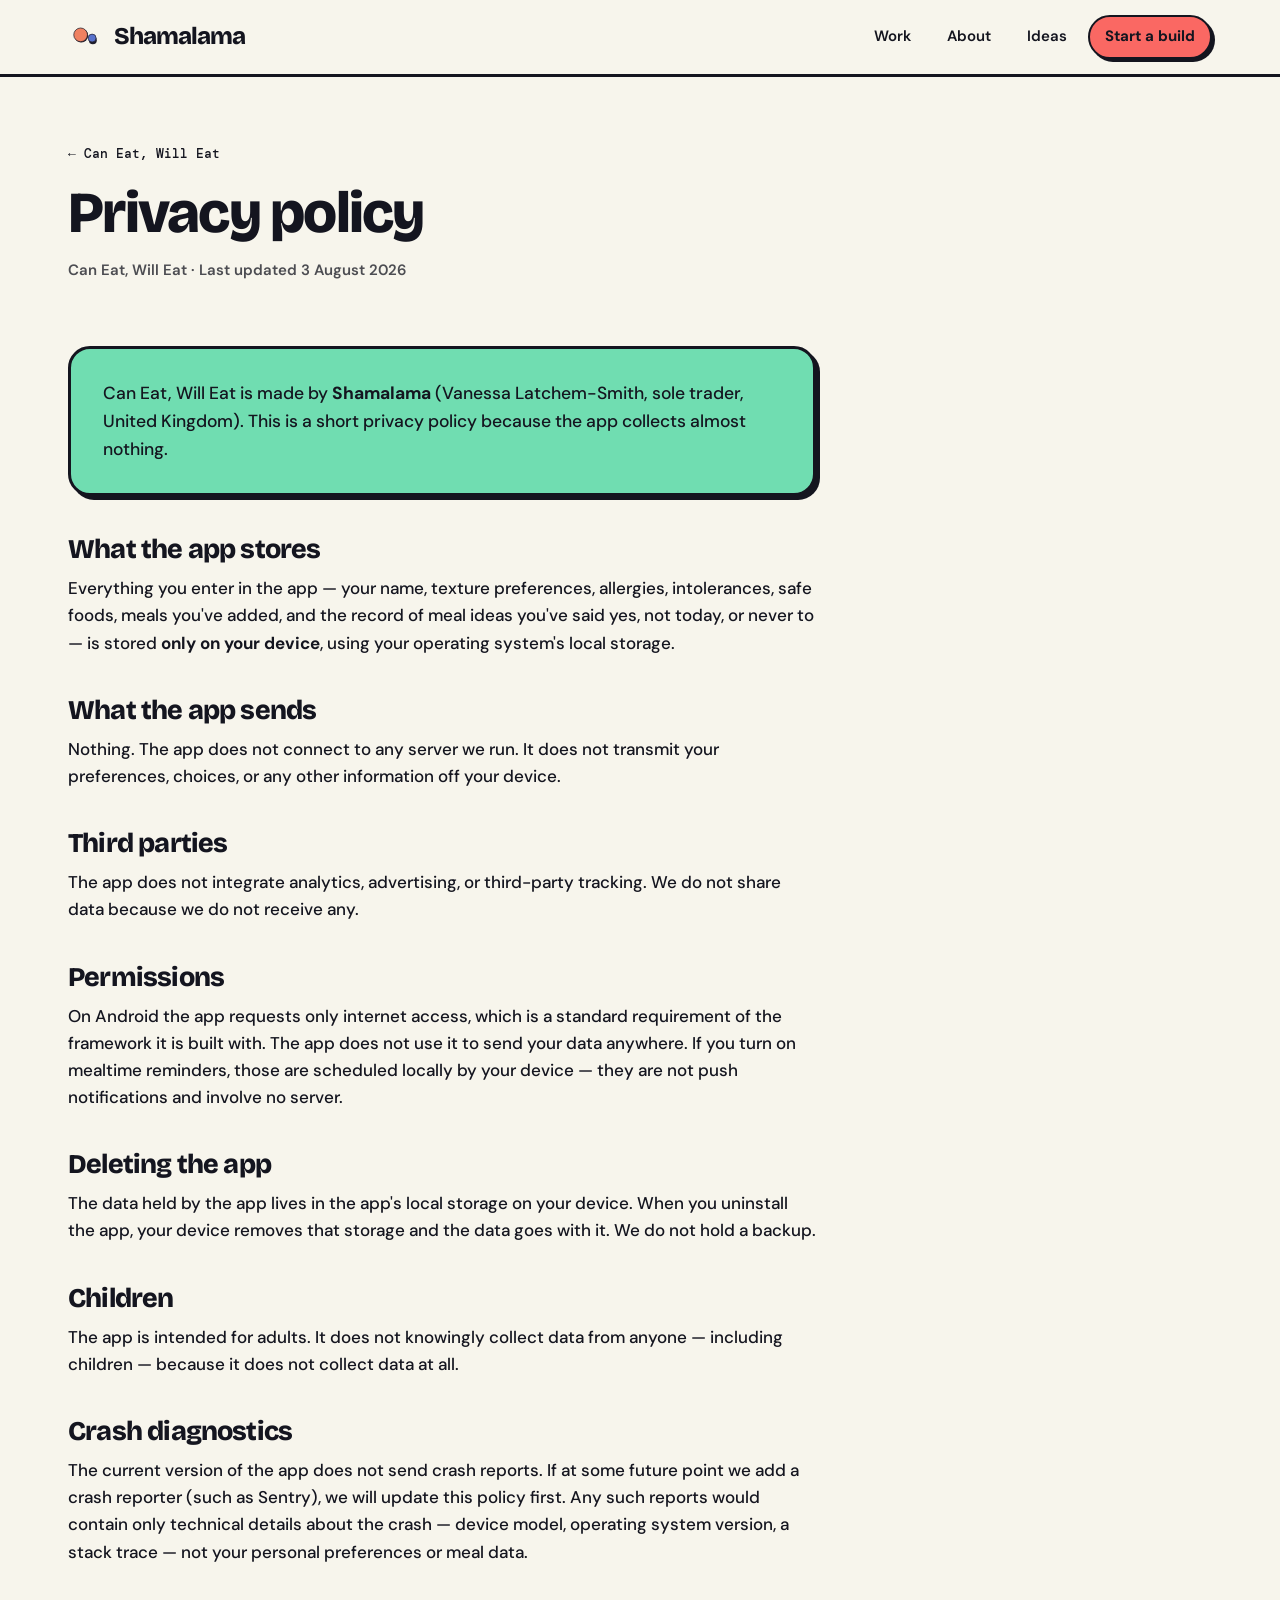
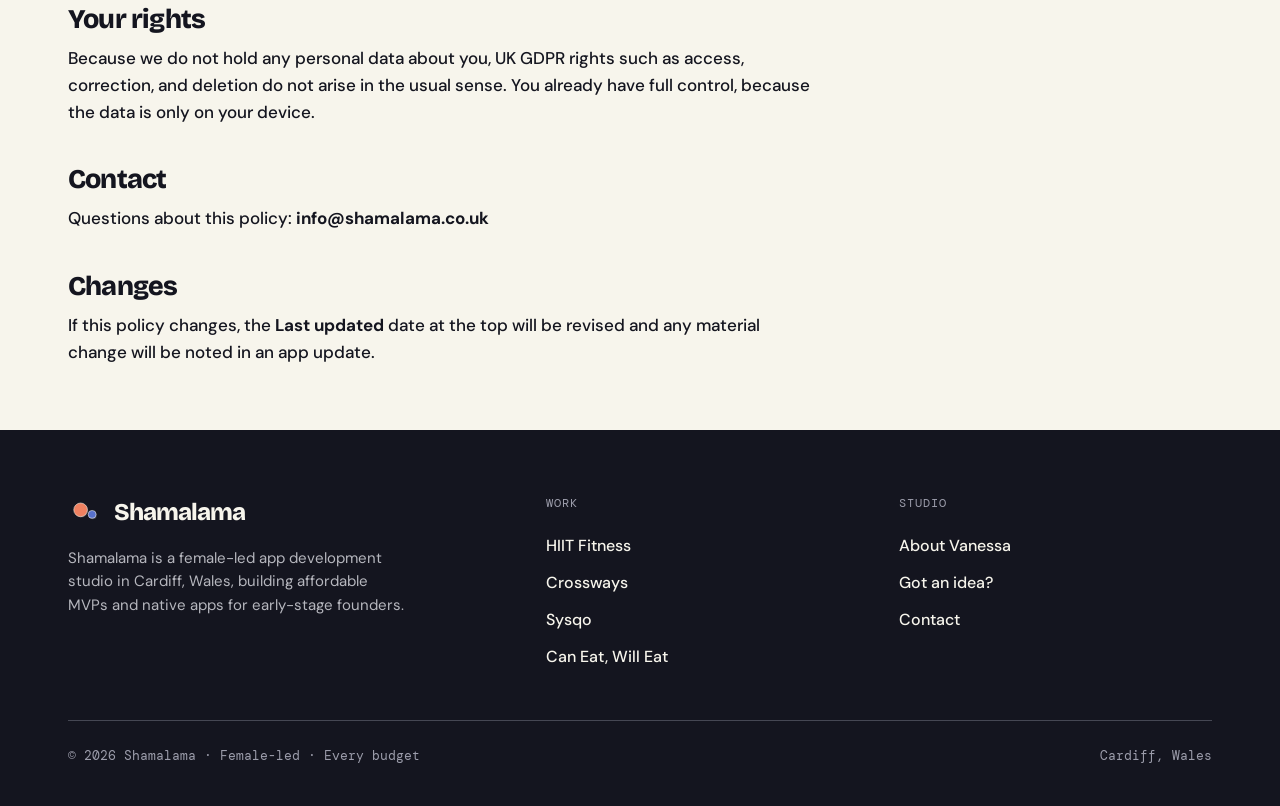
==== legal/can-eat-will-eat/privacy/index.html @ 9f73c532 "Add unlisted privacy policy for Can Eat, Will Eat" ====
<!DOCTYPE html>
<html lang="en">
<head>
<meta charset="UTF-8" />
<meta name="viewport" content="width=device-width, initial-scale=1.0" />
  <link rel="icon" type="image/svg+xml" href="/favicon.svg">
  <link rel="icon" type="image/png" sizes="32x32" href="/favicon-32.png">
  <link rel="icon" type="image/png" sizes="16x16" href="/favicon-16.png">
  <link rel="apple-touch-icon" sizes="180x180" href="/apple-touch-icon.png">
  <link rel="shortcut icon" href="/favicon.ico">
<title>Privacy policy — Can Eat, Will Eat | Shamalama</title>
<meta name="description" content="Privacy policy for the Can Eat, Will Eat app by Shamalama. The app stores everything on your device and collects no personal data." />
<!-- Unlisted: not in nav, footer or sitemap. noindex keeps it out of search
     results while leaving it publicly fetchable, which app store review requires. -->
<meta name="robots" content="noindex, nofollow" />
<link rel="canonical" href="https://shamalama.co.uk/legal/can-eat-will-eat/privacy/" />
<link rel="stylesheet" href="/styles.css" />
<style>
  .legal-hero{ padding-block:64px 0; }
  .legal-title{ font-size:clamp(34px,5vw,58px); font-weight:800; line-height:1.02; margin-top:18px; max-width:18ch; }
  .legal-meta{ font-size:15px; font-weight:600; margin-top:16px; opacity:.75; }
  .legal-body{ max-width:68ch; }
  .legal-body h2{ font-size:clamp(21px,2.6vw,27px); font-weight:800; margin-top:40px; margin-bottom:10px; }
  .legal-body p{ font-size:17px; font-weight:500; margin-top:12px; line-height:1.6; }
  .legal-body ul{ margin-top:12px; padding-left:22px; }
  .legal-body li{ font-size:17px; font-weight:500; margin-top:8px; line-height:1.6; }
  .legal-lead{ background:var(--mint); border:3px solid var(--ink); border-radius:22px; padding:30px 32px; box-shadow:var(--shadow); }
  .legal-lead p{ margin-top:0; font-size:17.5px; }
</style>
</head>
<body>

<nav class="site">
  <div class="wrap nav-in">
    <a class="brand" href="/"><img class="brand-mark" src="/images/brand/mark.svg" alt="Shamalama" width="36" height="36">Shamalama</a>
    <button class="nav-toggle" aria-label="Toggle menu"><span></span></button>
    <div class="nav-links">
      <a href="/#work">Work</a>
      <a href="/about.html">About</a>
      <a href="/ideas.html">Ideas</a>
      <a class="nav-cta" href="/contact.html">Start a build</a>
    </div>
  </div>
</nav>

<header class="legal-hero wrap">
  <a class="back-link" href="/work-can-eat-will-eat.html">← Can Eat, Will Eat</a>
  <h1 class="legal-title">Privacy policy</h1>
  <p class="legal-meta">Can Eat, Will Eat · Last updated 3 August 2026</p>
</header>

<section class="block tight wrap">
  <div class="legal-body">

    <div class="legal-lead">
      <p>Can Eat, Will Eat is made by <strong>Shamalama</strong> (Vanessa Latchem-Smith, sole trader, United Kingdom). This is a short privacy policy because the app collects almost nothing.</p>
    </div>

    <h2>What the app stores</h2>
    <p>Everything you enter in the app — your name, texture preferences, allergies, intolerances, safe foods, meals you've added, and the record of meal ideas you've said yes, not today, or never to — is stored <strong>only on your device</strong>, using your operating system's local storage.</p>

    <h2>What the app sends</h2>
    <p>Nothing. The app does not connect to any server we run. It does not transmit your preferences, choices, or any other information off your device.</p>

    <h2>Third parties</h2>
    <p>The app does not integrate analytics, advertising, or third-party tracking. We do not share data because we do not receive any.</p>

    <h2>Permissions</h2>
    <p>On Android the app requests only internet access, which is a standard requirement of the framework it is built with. The app does not use it to send your data anywhere. If you turn on mealtime reminders, those are scheduled locally by your device — they are not push notifications and involve no server.</p>

    <h2>Deleting the app</h2>
    <p>The data held by the app lives in the app's local storage on your device. When you uninstall the app, your device removes that storage and the data goes with it. We do not hold a backup.</p>

    <h2>Children</h2>
    <p>The app is intended for adults. It does not knowingly collect data from anyone — including children — because it does not collect data at all.</p>

    <h2>Crash diagnostics</h2>
    <p>The current version of the app does not send crash reports. If at some future point we add a crash reporter (such as Sentry), we will update this policy first. Any such reports would contain only technical details about the crash — device model, operating system version, a stack trace — not your personal preferences or meal data.</p>

    <h2>Your rights</h2>
    <p>Because we do not hold any personal data about you, UK GDPR rights such as access, correction, and deletion do not arise in the usual sense. You already have full control, because the data is only on your device.</p>

    <h2>Contact</h2>
    <p>Questions about this policy: <a href="mailto:info@shamalama.co.uk"><strong>info@shamalama.co.uk</strong></a></p>

    <h2>Changes</h2>
    <p>If this policy changes, the <strong>Last updated</strong> date at the top will be revised and any material change will be noted in an app update.</p>

  </div>
</section>

<footer class="site">
  <div class="wrap">
    <div class="foot-grid">
      <div>
        <a class="brand" href="/"><img class="brand-mark" src="/images/brand/mark-dark.svg" alt="Shamalama" width="36" height="36">Shamalama</a>
        <p class="foot-blurb">Shamalama is a female-led app development studio in Cardiff, Wales, building affordable MVPs and native apps for early-stage founders.</p>
      </div>
      <div class="foot-col"><p class="footer-nav-heading">Work</p><a href="/work-hiit-fitness.html">HIIT Fitness</a><a href="/work-crossways.html">Crossways</a><a href="/work-sysqo.html">Sysqo</a><a href="/work-can-eat-will-eat.html">Can Eat, Will Eat</a></div>
      <div class="foot-col"><p class="footer-nav-heading">Studio</p><a href="/about.html">About Vanessa</a><a href="/ideas.html">Got an idea?</a><a href="/contact.html">Contact</a></div>
    </div>
    <div class="foot-base"><span class="mono">© 2026 Shamalama · Female-led · Every budget</span><span class="mono">Cardiff, Wales</span></div>
  </div>
</footer><script src="/site.js" defer></script>
</body>
</html>
---- styles.css ----
/* ============================================================
   SHAMALAMA — Bold Pop design system
   Female-led development studio
   ============================================================ */
@import url('https://fonts.googleapis.com/css2?family=Bricolage+Grotesque:opsz,wght@12..96,400;12..96,500;12..96,600;12..96,700;12..96,800&family=DM+Sans:opsz,wght@9..40,400;9..40,500;9..40,600;9..40,700&family=DM+Mono:wght@400;500&display=swap');

:root{
  --paper:    oklch(0.97 0.012 95);
  --paper-2:  oklch(0.95 0.01 85);
  --coral-bg: oklch(0.95 0.03 40);
  --ink:      oklch(0.20 0.02 280);
  --ink-soft: oklch(0.38 0.02 280);
  --coral:    oklch(0.70 0.18 25);
  --coral-d:  oklch(0.62 0.18 25);
  --blue:     oklch(0.62 0.17 255);
  --yellow:   oklch(0.87 0.15 95);
  --grape:    oklch(0.55 0.17 305);
  --mint:     oklch(0.82 0.12 165);
  --line:     oklch(0.20 0.02 280);

  --font-disp:"Bricolage Grotesque", system-ui, sans-serif;
  --font-body:"DM Sans", system-ui, sans-serif;
  --font-mono:"DM Mono", ui-monospace, monospace;
  --maxw: 1200px;
  --bw: 2.5px;          /* border weight */
  --shadow: 4px 4px 0 var(--ink);
  --shadow-lg: 7px 7px 0 var(--ink);
}

*{ box-sizing:border-box; margin:0; padding:0; }
html{ scroll-behavior:smooth; }
body{
  background:var(--paper); color:var(--ink); font-family:var(--font-body);
  line-height:1.55; -webkit-font-smoothing:antialiased; overflow-x:hidden;
}
.wrap{ max-width:var(--maxw); margin:0 auto; padding:0 28px; }
.wrap-narrow{ max-width:920px; margin:0 auto; padding:0 28px; }
a{ color:inherit; text-decoration:none; }
img{ max-width:100%; display:block; }
.mono{ font-family:var(--font-mono); }
.disp{ font-family:var(--font-disp); }
.coral{ color:var(--coral); }
.blue{ color:var(--blue); }
h1,h2,h3,h4{ font-family:var(--font-disp); letter-spacing:-0.03em; line-height:1; }

/* ---------------- nav ---------------- */
nav.site{ position:sticky; top:0; z-index:80; background:var(--paper); border-bottom:3px solid var(--ink); }
.nav-in{ display:flex; align-items:center; justify-content:space-between; height:74px; }
.brand{ font-family:var(--font-disp); font-weight:800; font-size:24px; letter-spacing:-0.04em; display:flex; align-items:center; gap:10px; }
.brand-mark{ width:36px; height:36px; display:inline-block; flex-shrink:0; }
.nav-links{ display:flex; gap:6px; align-items:center; }
.nav-links a{ font-weight:600; font-size:15px; padding:8px 15px; border-radius:999px; transition:background .18s,color .18s; }
.nav-links a:hover, .nav-links a.active{ background:var(--ink); color:var(--paper); }
.nav-cta{ background:var(--coral) !important; color:var(--ink) !important; border:var(--bw) solid var(--ink); box-shadow:3px 3px 0 var(--ink); font-weight:700 !important; }
.nav-cta:hover{ transform:translate(-1px,-1px); box-shadow:5px 5px 0 var(--ink); }
.nav-toggle{ display:none; background:var(--paper); border:var(--bw) solid var(--ink); border-radius:10px; width:46px; height:42px; cursor:pointer; align-items:center; justify-content:center; box-shadow:3px 3px 0 var(--ink); }
.nav-toggle span, .nav-toggle span::before, .nav-toggle span::after{ content:""; display:block; width:20px; height:2.5px; background:var(--ink); position:relative; }
.nav-toggle span::before{ position:absolute; top:-6px; } .nav-toggle span::after{ position:absolute; top:6px; }
@media (max-width:840px){
  .nav-toggle{ display:flex; }
  .nav-links{ position:absolute; top:74px; left:0; right:0; flex-direction:column; align-items:stretch; gap:0;
    background:var(--paper); border-bottom:3px solid var(--ink); padding:14px 20px; transform:translateY(-12px); opacity:0; pointer-events:none; transition:opacity .2s, transform .2s; }
  .nav-links.open{ opacity:1; transform:none; pointer-events:auto; }
  .nav-links a{ padding:14px 12px; border-radius:12px; font-size:18px; }
  .nav-cta{ margin-top:8px; text-align:center; }
}

/* ---------------- buttons ---------------- */
.btn{ font-family:var(--font-body); font-weight:700; font-size:16px; padding:15px 26px; border-radius:999px; cursor:pointer;
  border:var(--bw) solid var(--ink); transition:transform .16s, box-shadow .16s; display:inline-flex; align-items:center; gap:10px; text-align:center; }
.btn-primary{ background:var(--coral); color:var(--ink); box-shadow:var(--shadow); }
.btn-primary:hover{ transform:translate(-2px,-2px); box-shadow:6px 6px 0 var(--ink); }
.btn-blue{ background:var(--blue); color:var(--paper); box-shadow:var(--shadow); }
.btn-blue:hover{ transform:translate(-2px,-2px); box-shadow:6px 6px 0 var(--ink); }
.btn-ink{ background:var(--ink); color:var(--paper); box-shadow:var(--shadow); }
.btn-ink:hover{ transform:translate(-2px,-2px); box-shadow:6px 6px 0 var(--ink); }
.btn-paper{ background:var(--paper); color:var(--ink); box-shadow:var(--shadow); }
.btn-paper:hover{ transform:translate(-2px,-2px); box-shadow:6px 6px 0 var(--ink); }
.btn-sm{ font-size:14px; padding:11px 18px; }

/* ---------------- pills / chips / tags ---------------- */
.pill{ display:inline-flex; align-items:center; gap:9px; font-family:var(--font-mono); font-size:13px; font-weight:500;
  background:var(--yellow); border:var(--bw) solid var(--ink); padding:7px 16px; border-radius:999px; box-shadow:3px 3px 0 var(--ink); }
.pill .star{ color:var(--coral); }
.chip-row{ display:flex; gap:8px; flex-wrap:wrap; }
.chip{ font-family:var(--font-mono); font-size:12px; font-weight:500; border:2px solid var(--ink); padding:4px 11px; border-radius:999px; background:var(--paper); }
.chip.live{ background:var(--mint); }
.chip.blue{ background:var(--blue); color:var(--paper); }
.chip.coral{ background:var(--coral); }
.chip.yellow{ background:var(--yellow); }
.sec-tag{ font-family:var(--font-mono); font-size:14px; font-weight:500; display:inline-block; padding:4px 13px; border:2px solid var(--ink); border-radius:999px; }

/* ---------------- sections ---------------- */
section.block{ padding-block:92px; }
section.block.tight{ padding-block:64px; }
.sec-head{ margin-bottom:48px; }
.sec-head .sec-tag{ margin-bottom:20px; }
.sec-title{ font-family:var(--font-disp); font-weight:800; font-size:clamp(32px,5vw,60px); line-height:0.98; max-width:20ch; }
.sec-title em{ font-style:normal; }
.sec-title em.hl{ background:var(--yellow); padding:0 .12em; box-decoration-break:clone; -webkit-box-decoration-break:clone; }
.lead{ font-size:clamp(18px,2.1vw,22px); font-weight:500; max-width:54ch; }

/* ---------------- hero ---------------- */
.hero{ padding-block:78px 56px; position:relative; }
.hero > .rv{ position:relative; z-index:2; }
.hero h1{ font-family:var(--font-disp); font-weight:800; line-height:0.93; font-size:clamp(46px,8.2vw,118px); }
.hero h1 em{ font-style:normal; }
.hero h1 em.hl{ background:var(--yellow); padding:0 .1em; box-decoration-break:clone; -webkit-box-decoration-break:clone; }
.hero-sub{ margin-top:28px; font-size:clamp(18px,2.1vw,22px); max-width:52ch; font-weight:500; }
.hero-cta{ margin-top:36px; display:flex; gap:16px; flex-wrap:wrap; align-items:center; }

/* floating shapes (JS-driven physics in site.js) */
.blob{ position:absolute; z-index:1; border:var(--bw) solid var(--ink); opacity:0; transform-origin:center; will-change:transform,left,top; pointer-events:none; }
.blob.circle{ border-radius:50%; }
.blob.shown{ opacity:1; }
.blob.tri{ width:0; height:0; border-left:50px solid transparent; border-right:50px solid transparent; border-bottom:86px solid var(--yellow); border-top:0; }
@keyframes float{ 0%,100%{ transform:translateY(0) rotate(var(--r,0deg)); } 50%{ transform:translateY(-22px) rotate(var(--r,0deg)); } }
@media(max-width:900px){ .blob{ display:none; } }

/* ---------------- marquee ---------------- */
.marquee{ background:var(--ink); color:var(--paper); padding:15px 0; overflow:hidden; border-block:3px solid var(--ink); }
.mq-track{ display:flex; gap:40px; width:max-content; animation:scroll-x 26s linear infinite; white-space:nowrap; }
.mq-track span{ font-family:var(--font-disp); font-weight:700; font-size:22px; display:inline-flex; gap:40px; align-items:center; }
.mq-track span::after{ content:"✺"; color:var(--coral); }
@keyframes scroll-x{ from{ transform:translateX(0);} to{ transform:translateX(-50%);} }

/* ---------------- generic card ---------------- */
.card{ background:var(--paper); border:3px solid var(--ink); border-radius:22px; box-shadow:var(--shadow-lg); }

/* ph placeholder fill */
.ph-lbl{ font-family:var(--font-mono); font-size:13px; background:var(--paper); border:2px dashed var(--ink); padding:8px 14px; border-radius:8px; color:var(--ink); }

/* device frames */
.browser{ border:3px solid var(--ink); border-radius:16px; overflow:hidden; background:var(--paper); box-shadow:var(--shadow-lg); }
.browser .bar{ display:flex; align-items:center; gap:7px; padding:11px 14px; border-bottom:3px solid var(--ink); background:var(--paper-2); }
.browser .bar .d{ width:12px; height:12px; border-radius:50%; border:2px solid var(--ink); }
.browser .bar .url{ flex:1; margin-left:10px; font-family:var(--font-mono); font-size:12px; background:var(--paper); border:2px solid var(--ink); border-radius:999px; padding:4px 14px; color:var(--ink-soft); }
.phone{ border:3px solid var(--ink); border-radius:34px; overflow:hidden; background:var(--paper); box-shadow:var(--shadow-lg); position:relative; }
.phone .notch{ position:absolute; top:0; left:50%; transform:translateX(-50%); width:120px; height:22px; background:var(--ink); border-radius:0 0 16px 16px; z-index:5; }

/* image slot framing — swap a `.img-ph` div for `<img class="screen" src="...">` once you have a real asset. */
.img-ph{ display:flex; align-items:center; justify-content:center; background:var(--paper-2); }
img.screen{ width:100%; height:100%; object-fit:cover; display:block; }

/* ---------------- founder block ---------------- */
.founder{ display:grid; grid-template-columns:340px 1fr; gap:50px; align-items:center; }
@media(max-width:780px){ .founder{ grid-template-columns:1fr; gap:30px; } }
.founder .photo{ aspect-ratio:4/5; border:3px solid var(--ink); border-radius:24px; overflow:hidden; background:var(--yellow); box-shadow:var(--shadow-lg); }
.founder blockquote{ font-family:var(--font-disp); font-weight:700; font-size:clamp(24px,3.4vw,38px); line-height:1.12; letter-spacing:-0.025em; }
.founder blockquote em{ color:var(--coral); font-style:normal; }
.founder .who{ margin-top:22px; font-size:16px; font-weight:500; }
.founder .who b{ font-family:var(--font-disp); font-weight:800; }

/* ---------------- cta band ---------------- */
.cta-band{ background:var(--coral); border-block:3px solid var(--ink); padding:96px 0; text-align:center; }
.cta-band h2{ font-family:var(--font-disp); font-weight:800; font-size:clamp(36px,6.5vw,86px); line-height:0.95; }
.cta-band h2 em{ font-style:normal; background:var(--ink); color:var(--coral); padding:0 .14em; }
.cta-band p{ font-size:19px; font-weight:500; margin:22px auto 0; max-width:48ch; }
.cta-band .hero-cta{ justify-content:center; }

/* ---------------- footer ---------------- */
footer.site{ background:var(--ink); color:var(--paper); padding:64px 0 40px; }
.foot-grid{ display:grid; grid-template-columns:1.4fr 1fr 1fr; gap:40px; padding-bottom:44px; border-bottom:1px solid oklch(0.4 0.02 280); }
@media(max-width:760px){ .foot-grid{ grid-template-columns:1fr; gap:30px; } }
footer.site .brand{ color:var(--paper); }
.foot-blurb{ margin-top:16px; color:oklch(0.78 0.01 280); font-size:15px; max-width:34ch; }
.foot-col .footer-nav-heading{ font-family:var(--font-mono); text-transform:uppercase; letter-spacing:0.08em; font-size:12px; color:oklch(0.7 0.02 280); margin-bottom:16px; }
.foot-col a{ display:block; padding:6px 0; font-weight:500; color:var(--paper); transition:color .18s; }
.foot-col a:hover{ color:var(--coral); }
.foot-base{ display:flex; justify-content:space-between; flex-wrap:wrap; gap:14px; padding-top:26px; }
.foot-base .mono{ font-size:12.5px; color:oklch(0.7 0.02 280); }

/* ---------------- forms ---------------- */
.field{ margin-bottom:22px; }
.field label{ display:block; font-family:var(--font-disp); font-weight:700; font-size:16px; margin-bottom:9px; }
.field .hint{ font-weight:400; color:var(--ink-soft); font-size:13.5px; font-family:var(--font-body); margin-left:6px; }
.input, .textarea, select.input{ width:100%; font-family:var(--font-body); font-size:16px; padding:14px 16px; border:var(--bw) solid var(--ink);
  border-radius:14px; background:var(--paper); color:var(--ink); transition:box-shadow .15s, transform .15s; }
.input:focus, .textarea:focus, select.input:focus{ outline:none; box-shadow:var(--shadow); transform:translate(-1px,-1px); }
.textarea{ min-height:120px; resize:vertical; }
.seg{ display:flex; flex-wrap:wrap; gap:10px; }
.seg button, .opt-btn{ font-family:var(--font-body); font-weight:600; font-size:14.5px; padding:11px 18px; border:var(--bw) solid var(--ink);
  border-radius:999px; background:var(--paper); cursor:pointer; transition:transform .14s, box-shadow .14s, background .14s, color .14s; }
.seg button:hover, .opt-btn:hover{ transform:translate(-1px,-1px); box-shadow:3px 3px 0 var(--ink); }
.seg button.sel, .opt-btn.sel{ background:var(--coral); }
.seg button.sel.blue{ background:var(--blue); color:var(--paper); }

/* ---------------- reveal ---------------- */
.rv{ opacity:0; transform:translateY(26px); transition:opacity .6s ease, transform .6s ease; }
.rv.in{ opacity:1; transform:none; }
@media (prefers-reduced-motion: reduce){
  .rv{ opacity:1; transform:none; }
  .mq-track,.blob{ animation:none; }
  /* Note: SMIL animations inside the brand-mark SVG also pause via the
     user-agent's reduced-motion behaviour where the browser supports it. */
}

/* ---------------- utilities ---------------- */
.center{ text-align:center; }
.mt-0{ margin-top:0; } .mt-s{ margin-top:14px; } .mt-m{ margin-top:28px; } .mt-l{ margin-top:48px; }
.grid-2{ display:grid; grid-template-columns:1fr 1fr; gap:24px; }
.grid-3{ display:grid; grid-template-columns:repeat(3,1fr); gap:22px; }
@media(max-width:820px){ .grid-2,.grid-3{ grid-template-columns:1fr; } }
.divider{ height:3px; background:var(--ink); border-radius:2px; }
.back-link{ font-family:var(--font-mono); font-size:13px; font-weight:500; display:inline-flex; gap:8px; align-items:center; }
.back-link:hover{ color:var(--coral); }
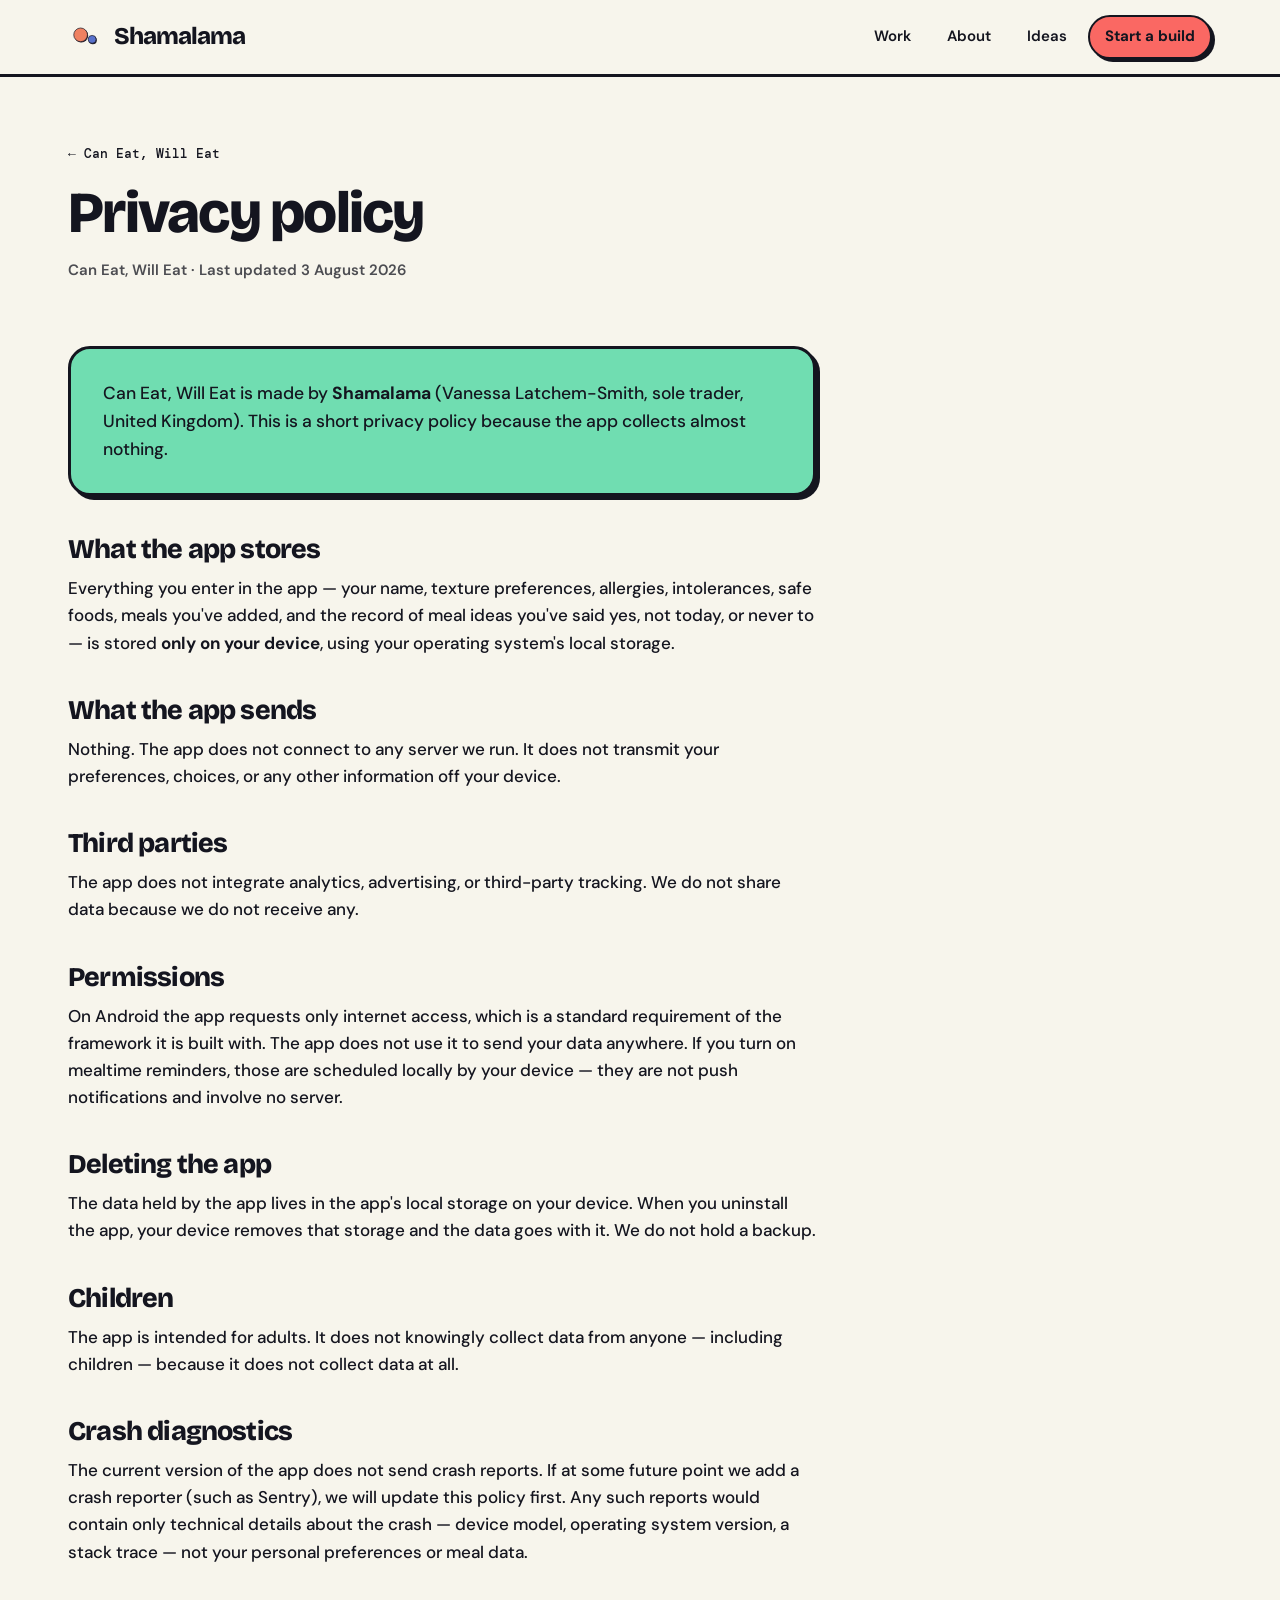
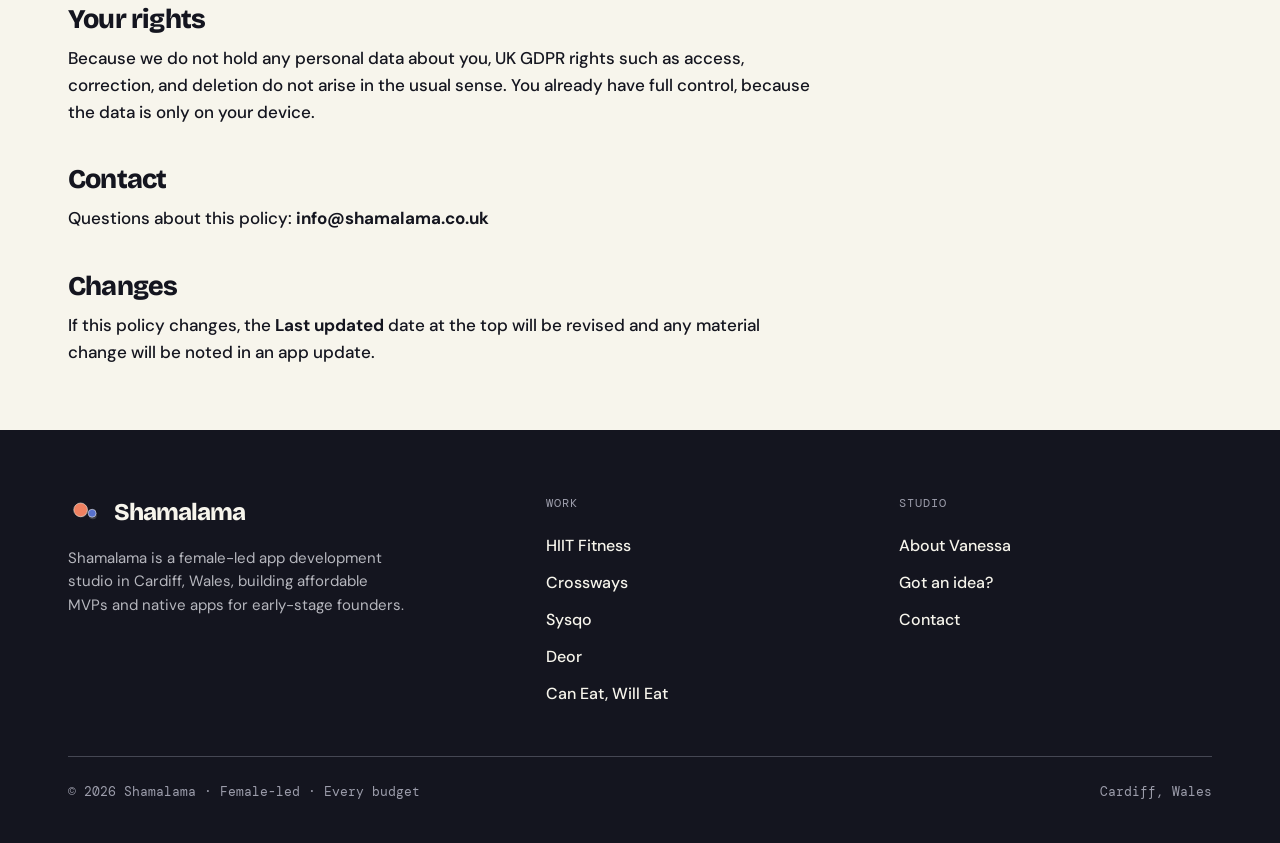
==== commit fea31188: "Add Deor case study, mark both apps live on Play Deor: Little Missions and Can Eat, Will Eat are bot" ====
--- a/legal/can-eat-will-eat/privacy/index.html
+++ b/legal/can-eat-will-eat/privacy/index.html
@@ -96,7 +96,7 @@
         <a class="brand" href="/"><img class="brand-mark" src="/images/brand/mark-dark.svg" alt="Shamalama" width="36" height="36">Shamalama</a>
         <p class="foot-blurb">Shamalama is a female-led app development studio in Cardiff, Wales, building affordable MVPs and native apps for early-stage founders.</p>
       </div>
-      <div class="foot-col"><p class="footer-nav-heading">Work</p><a href="/work-hiit-fitness.html">HIIT Fitness</a><a href="/work-crossways.html">Crossways</a><a href="/work-sysqo.html">Sysqo</a><a href="/work-can-eat-will-eat.html">Can Eat, Will Eat</a></div>
+      <div class="foot-col"><p class="footer-nav-heading">Work</p><a href="/work-hiit-fitness.html">HIIT Fitness</a><a href="/work-crossways.html">Crossways</a><a href="/work-sysqo.html">Sysqo</a><a href="/work-deor.html">Deor</a><a href="/work-can-eat-will-eat.html">Can Eat, Will Eat</a></div>
       <div class="foot-col"><p class="footer-nav-heading">Studio</p><a href="/about.html">About Vanessa</a><a href="/ideas.html">Got an idea?</a><a href="/contact.html">Contact</a></div>
     </div>
     <div class="foot-base"><span class="mono">© 2026 Shamalama · Female-led · Every budget</span><span class="mono">Cardiff, Wales</span></div>
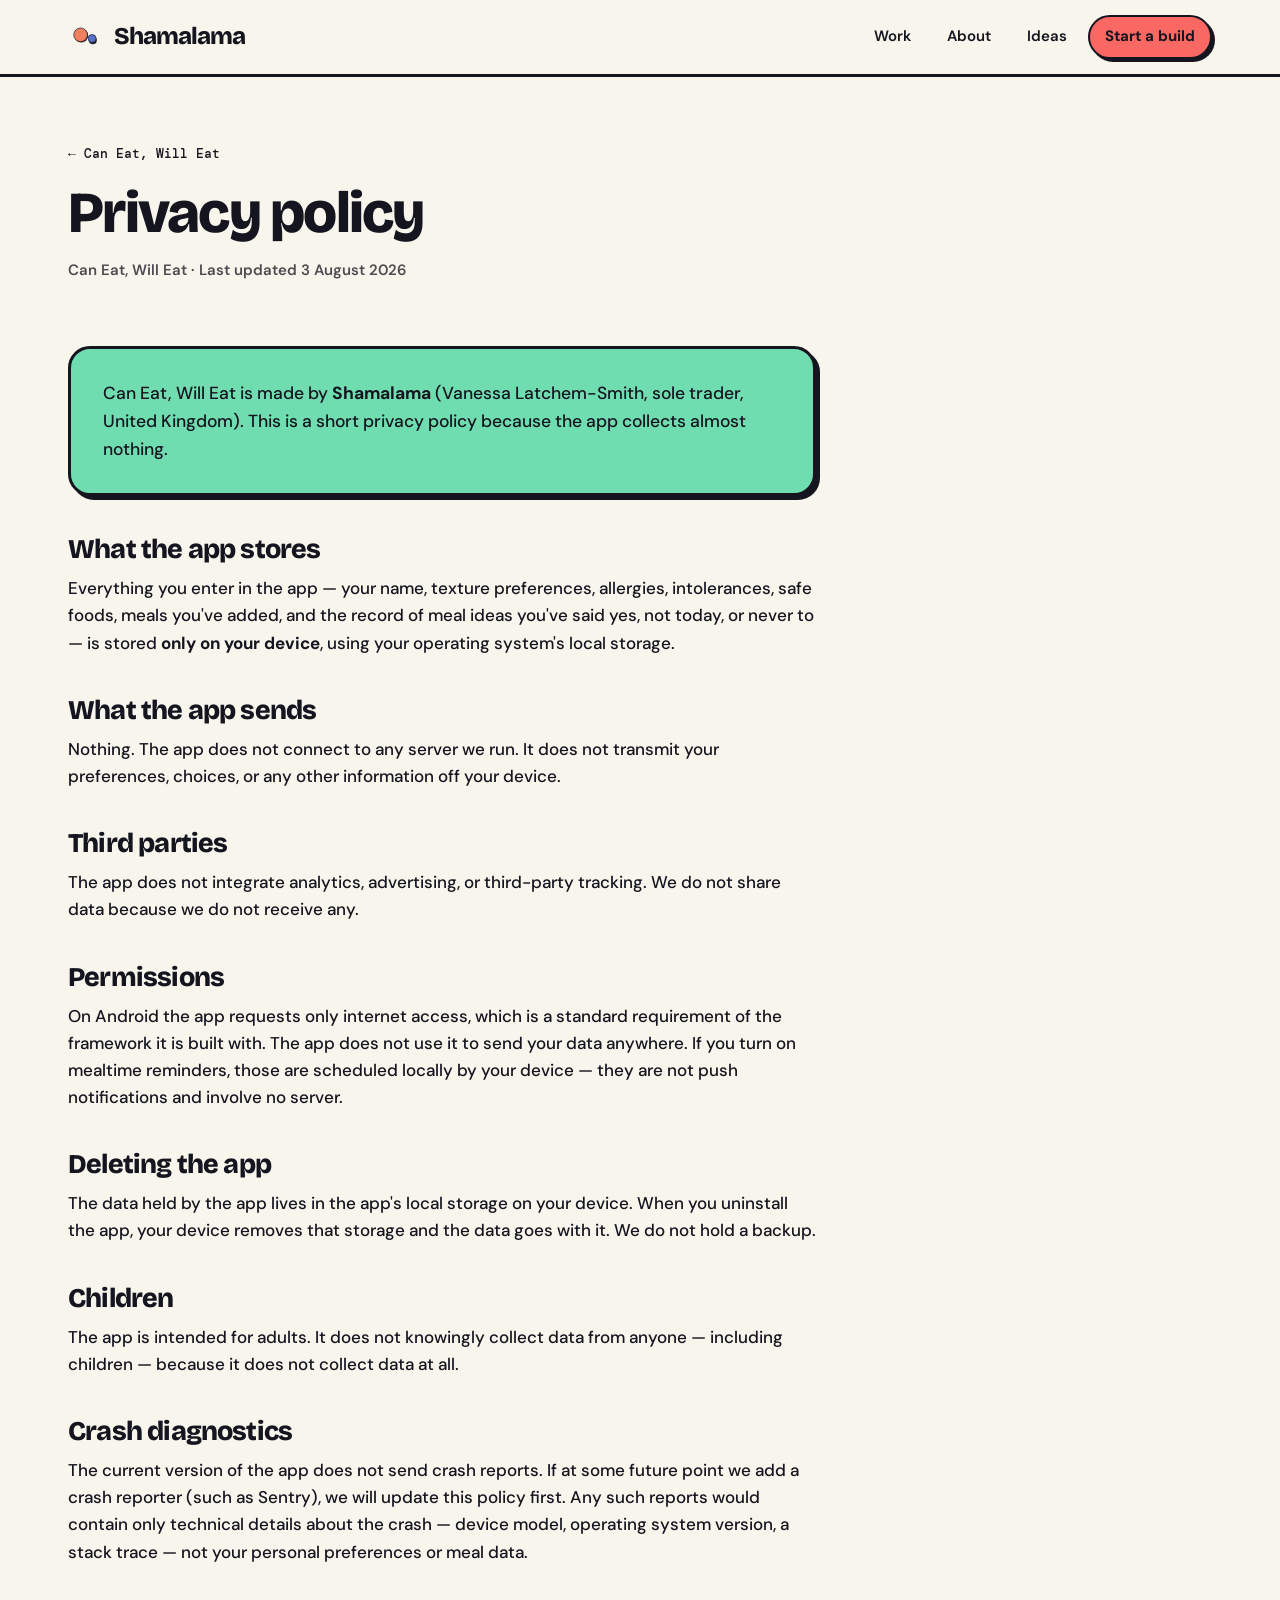
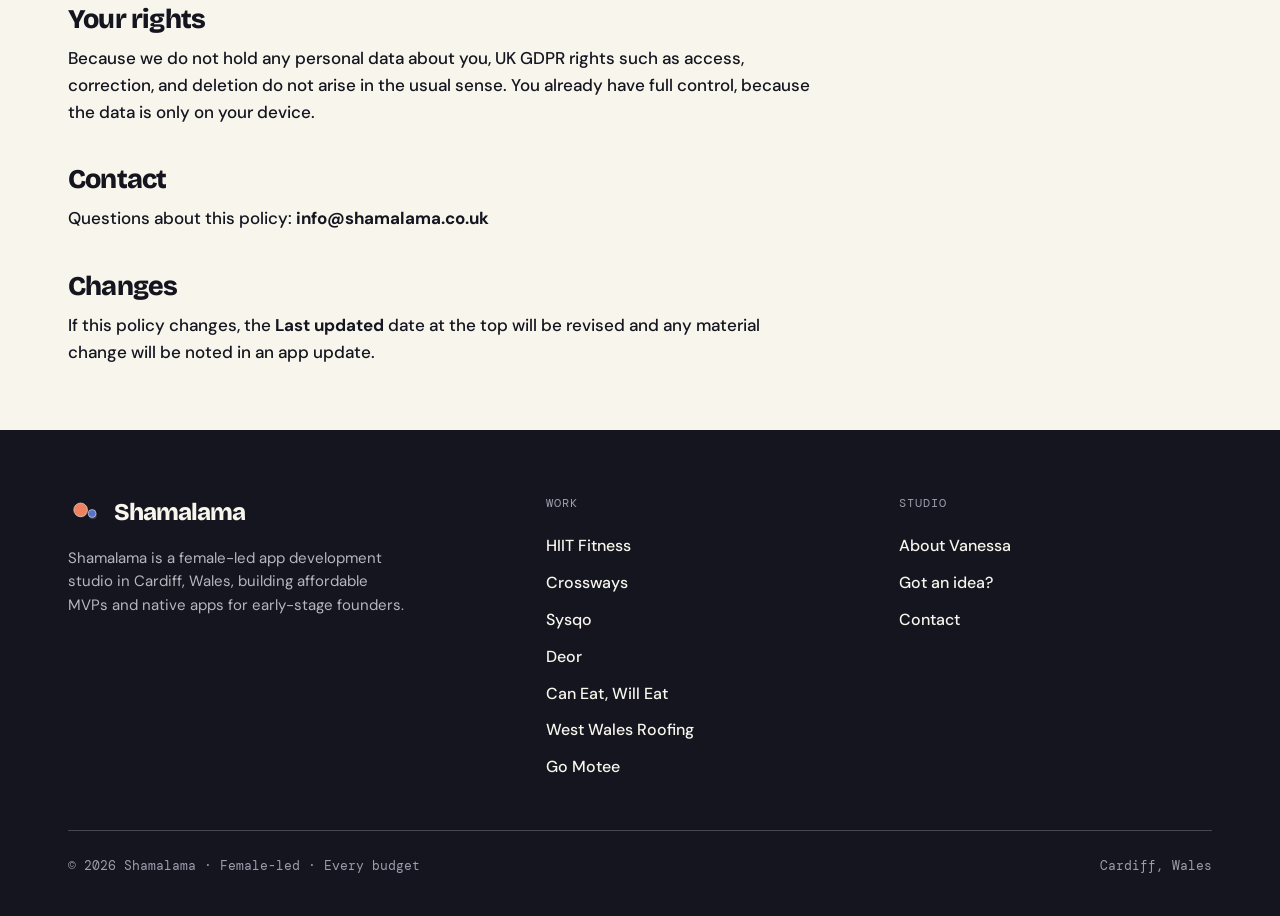
==== commit 4cd4f5b4: "Add the Go Motee case study Co-Authored-By: Claude Opus 5.5 <noreply@anthropic.com> Claude-Session: " ====
--- a/legal/can-eat-will-eat/privacy/index.html
+++ b/legal/can-eat-will-eat/privacy/index.html
@@ -96,7 +96,7 @@
         <a class="brand" href="/"><img class="brand-mark" src="/images/brand/mark-dark.svg" alt="Shamalama" width="36" height="36">Shamalama</a>
         <p class="foot-blurb">Shamalama is a female-led app development studio in Cardiff, Wales, building affordable MVPs and native apps for early-stage founders.</p>
       </div>
-      <div class="foot-col"><p class="footer-nav-heading">Work</p><a href="/work-hiit-fitness.html">HIIT Fitness</a><a href="/work-crossways.html">Crossways</a><a href="/work-sysqo.html">Sysqo</a><a href="/work-deor.html">Deor</a><a href="/work-can-eat-will-eat.html">Can Eat, Will Eat</a></div>
+      <div class="foot-col"><p class="footer-nav-heading">Work</p><a href="/work-hiit-fitness.html">HIIT Fitness</a><a href="/work-crossways.html">Crossways</a><a href="/work-sysqo.html">Sysqo</a><a href="/work-deor.html">Deor</a><a href="/work-can-eat-will-eat.html">Can Eat, Will Eat</a><a href="/work-west-wales-roofing.html">West Wales Roofing</a><a href="/work-go-motee.html">Go Motee</a></div>
       <div class="foot-col"><p class="footer-nav-heading">Studio</p><a href="/about.html">About Vanessa</a><a href="/ideas.html">Got an idea?</a><a href="/contact.html">Contact</a></div>
     </div>
     <div class="foot-base"><span class="mono">© 2026 Shamalama · Female-led · Every budget</span><span class="mono">Cardiff, Wales</span></div>
